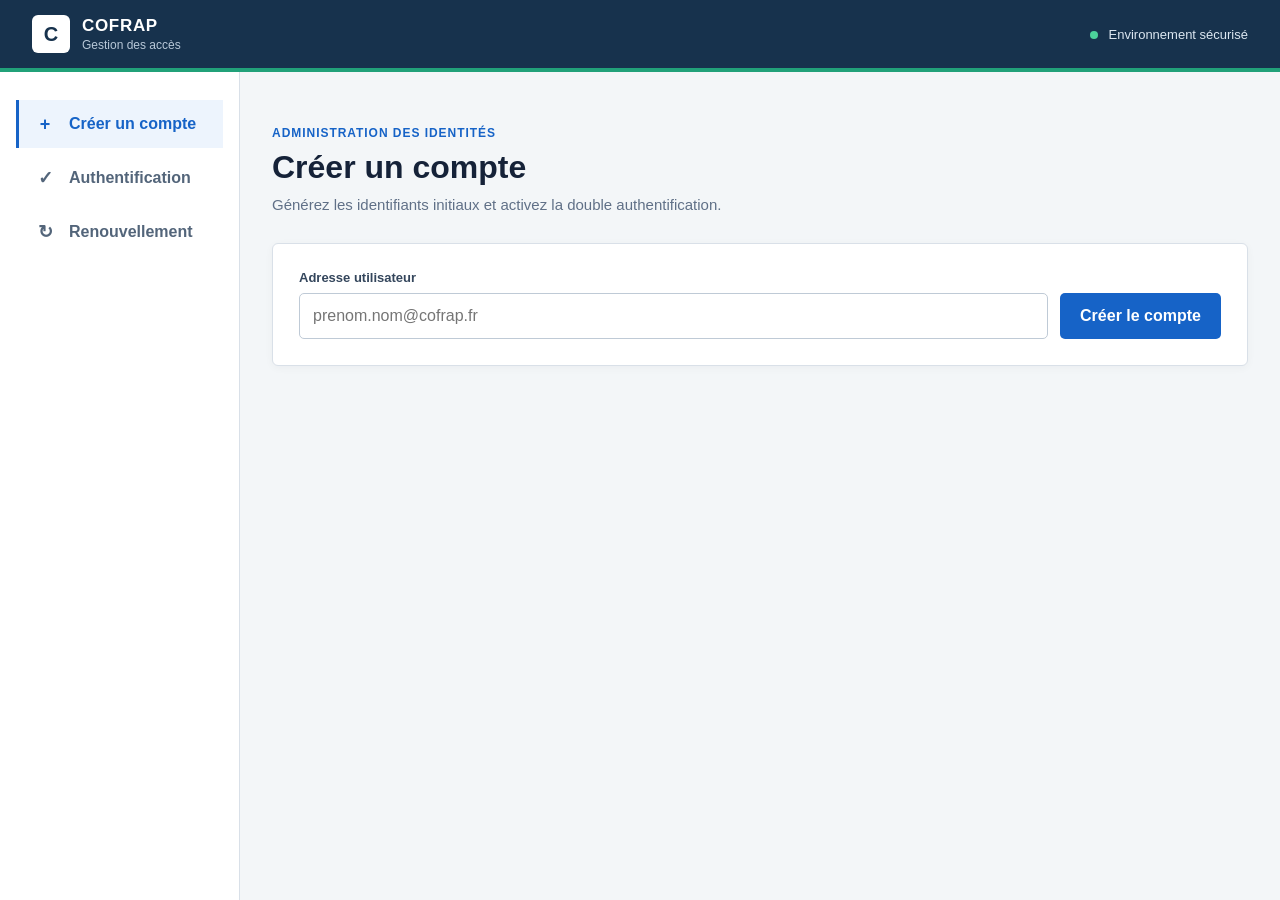
==== frontend/index.html @ 5e350f10 "Initialise le PoC serverless COFRAP" ====
﻿<!doctype html>
<html lang="fr">
<head>
  <meta charset="UTF-8">
  <meta name="viewport" content="width=device-width, initial-scale=1.0">
  <title>COFRAP | Gestion des accès</title>
  <link rel="stylesheet" href="styles.css">
</head>
<body>
  <header class="topbar">
    <div class="brand">
      <div class="brand-mark" aria-hidden="true">C</div>
      <div>
        <strong>COFRAP</strong>
        <span>Gestion des accès</span>
      </div>
    </div>
    <div class="environment"><span></span> Environnement sécurisé</div>
  </header>

  <main class="workspace">
    <aside class="sidebar" aria-label="Navigation principale">
      <button class="nav-item active" data-view="create" type="button">
        <span class="nav-icon">+</span>
        Créer un compte
      </button>
      <button class="nav-item" data-view="authenticate" type="button">
        <span class="nav-icon">✓</span>
        Authentification
      </button>
      <button class="nav-item" data-view="rotate" type="button">
        <span class="nav-icon">↻</span>
        Renouvellement
      </button>
    </aside>

    <section class="content">
      <div id="notice" class="notice" role="status" aria-live="polite" hidden></div>

      <section class="view active" id="view-create">
        <div class="view-header">
          <p class="eyebrow">Administration des identités</p>
          <h1>Créer un compte</h1>
          <p>Générez les identifiants initiaux et activez la double authentification.</p>
        </div>

        <form id="create-form" class="form-panel">
          <label for="create-username">Adresse utilisateur</label>
          <div class="field-row">
            <input id="create-username" name="username" type="email" placeholder="prenom.nom@cofrap.fr" autocomplete="off" required>
            <button class="primary-button" type="submit">Créer le compte</button>
          </div>
        </form>

        <section id="create-result" class="result-panel" hidden>
          <div class="result-heading">
            <div>
              <span class="status-badge">Compte créé</span>
              <h2 id="created-username"></h2>
            </div>
            <span class="account-state">Activation requise</span>
          </div>

          <div class="credential-grid delivery-grid">
            <div class="credential-block">
              <label>Lien de remise sécurisé</label>
              <p>Ce QR code permet à l’utilisateur de consulter ses identifiants une seule fois. Il expire après 10 minutes.</p>
              <div class="delivery-actions">
                <a id="delivery-link" class="secondary-button" href="#" target="_blank" rel="noopener">Ouvrir la remise</a>
              </div>
            </div>

            <div class="qr-block">
              <div id="qr-loading" class="qr-placeholder">Génération du QR code…</div>
              <img id="created-qr" alt="QR code de remise unique des identifiants" hidden>
              <p>À scanner une seule fois par l’utilisateur.</p>
            </div>
          </div>
        </section>
      </section>

      <section class="view" id="view-authenticate">
        <div class="view-header">
          <p class="eyebrow">Contrôle d’accès</p>
          <h1>Authentification</h1>
          <p>Validez le mot de passe et le code temporaire de l’utilisateur.</p>
        </div>

        <form id="authenticate-form" class="form-panel stacked-form">
          <label for="auth-username">Adresse utilisateur</label>
          <input id="auth-username" name="username" type="email" placeholder="prenom.nom@cofrap.fr" autocomplete="username" required>

          <label for="auth-password">Mot de passe</label>
          <input id="auth-password" name="password" type="password" placeholder="Mot de passe" autocomplete="current-password" required>

          <label for="auth-totp">Code à 6 chiffres</label>
          <input id="auth-totp" name="totp_code" type="text" inputmode="numeric" pattern="[0-9]{6}" maxlength="6" placeholder="000000" autocomplete="one-time-code" required>

          <button class="primary-button" type="submit">Vérifier l’accès</button>
        </form>

        <section id="auth-result" class="result-panel compact-result" hidden>
          <span class="success-mark">✓</span>
          <div>
            <h2>Accès autorisé</h2>
            <p id="auth-message"></p>
          </div>
        </section>
      </section>

      <section class="view" id="view-rotate">
        <div class="view-header">
          <p class="eyebrow">Cycle de sécurité</p>
          <h1>Renouveler les identifiants</h1>
          <p>Remplacez le mot de passe et le secret 2FA d’un compte existant.</p>
        </div>

        <form id="rotate-form" class="form-panel">
          <label for="rotate-username">Adresse utilisateur</label>
          <div class="field-row">
            <input id="rotate-username" name="username" type="email" placeholder="prenom.nom@cofrap.fr" autocomplete="off" required>
            <button class="primary-button" type="submit">Renouveler</button>
          </div>
        </form>

        <section id="rotate-result" class="result-panel" hidden>
          <div class="result-heading">
            <div>
              <span class="status-badge warning">Identifiants renouvelés</span>
              <h2 id="rotated-username"></h2>
            </div>
            <span class="account-state">Nouvelle activation requise</span>
          </div>

          <div class="credential-grid">
            <div class="credential-block">
              <label>Nouveau mot de passe</label>
              <div class="secret-value">
                <code id="rotated-password"></code>
                <button class="icon-button" id="copy-rotated-password" type="button" title="Copier le mot de passe" aria-label="Copier le mot de passe">⧉</button>
              </div>
              <p>L’ancien mot de passe n’est plus valide.</p>
            </div>

            <div class="qr-block">
              <div id="rotate-qr-loading" class="qr-placeholder">Génération du QR code…</div>
              <img id="rotated-qr" alt="Nouveau QR code d'authentification à deux facteurs" hidden>
              <p>Le précédent secret 2FA est révoqué.</p>
            </div>
          </div>
        </section>
      </section>
    </section>
  </main>

  <script src="app.js"></script>
</body>
</html>
---- frontend/styles.css ----
﻿:root {
  color-scheme: light;
  --ink: #152238;
  --muted: #607087;
  --line: #d9e0e8;
  --surface: #ffffff;
  --canvas: #f3f6f8;
  --navy: #17324d;
  --blue: #1663c7;
  --blue-hover: #0f52aa;
  --green: #18794e;
  --green-soft: #e7f6ef;
  --amber: #98680b;
  --amber-soft: #fff4d6;
  --danger: #b42318;
  --danger-soft: #fff0ee;
  font-family: Inter, "Segoe UI", Arial, sans-serif;
}

* { box-sizing: border-box; }

/* L'attribut HTML hidden doit toujours masquer l'element, meme si une classe definit display. */
[hidden] { display: none !important; }

body {
  margin: 0;
  min-width: 320px;
  min-height: 100vh;
  color: var(--ink);
  background: var(--canvas);
}

button, input { font: inherit; }

.topbar {
  height: 72px;
  display: flex;
  align-items: center;
  justify-content: space-between;
  padding: 0 32px;
  color: #fff;
  background: var(--navy);
  border-bottom: 4px solid #21a179;
}

.brand { display: flex; align-items: center; gap: 12px; }
.brand-mark {
  width: 38px;
  height: 38px;
  display: grid;
  place-items: center;
  background: #fff;
  color: var(--navy);
  font-size: 20px;
  font-weight: 800;
  border-radius: 6px;
}
.brand strong, .brand span { display: block; }
.brand strong { font-size: 17px; letter-spacing: .04em; }
.brand span { margin-top: 2px; color: #b8c8d8; font-size: 12px; }
.environment { color: #dce7f1; font-size: 13px; }
.environment span {
  display: inline-block;
  width: 8px;
  height: 8px;
  margin-right: 7px;
  background: #4bd19b;
  border-radius: 50%;
}

.workspace {
  min-height: calc(100vh - 72px);
  display: grid;
  grid-template-columns: 240px minmax(0, 1fr);
}

.sidebar {
  padding: 28px 16px;
  background: var(--surface);
  border-right: 1px solid var(--line);
}

.nav-item {
  width: 100%;
  min-height: 48px;
  display: flex;
  align-items: center;
  gap: 12px;
  padding: 0 14px;
  margin-bottom: 6px;
  border: 0;
  border-left: 3px solid transparent;
  background: transparent;
  color: #53657a;
  cursor: pointer;
  text-align: left;
  font-weight: 600;
}
.nav-item:hover { background: #f4f7fa; color: var(--ink); }
.nav-item.active {
  color: var(--blue);
  background: #edf4fd;
  border-left-color: var(--blue);
}
.nav-icon {
  width: 24px;
  height: 24px;
  display: grid;
  place-items: center;
  color: currentColor;
  font-size: 18px;
}

.content { width: min(980px, calc(100% - 64px)); margin: 0 auto; padding: 54px 0 80px; }
.view { display: none; }
.view.active { display: block; }
.view-header { margin-bottom: 30px; }
.eyebrow {
  margin: 0 0 8px;
  color: var(--blue);
  font-size: 12px;
  font-weight: 800;
  text-transform: uppercase;
  letter-spacing: .08em;
}
h1 { margin: 0; font-size: 32px; line-height: 1.2; letter-spacing: 0; }
.view-header > p:last-child { margin: 10px 0 0; color: var(--muted); font-size: 15px; }

.form-panel, .result-panel {
  padding: 26px;
  background: var(--surface);
  border: 1px solid var(--line);
  border-radius: 6px;
  box-shadow: 0 2px 8px rgba(22, 34, 54, .04);
}
.form-panel { margin-bottom: 22px; }
.form-panel label, .credential-block label {
  display: block;
  margin-bottom: 8px;
  color: #34465c;
  font-size: 13px;
  font-weight: 700;
}
.field-row { display: grid; grid-template-columns: minmax(0, 1fr) auto; gap: 12px; }
input {
  width: 100%;
  height: 46px;
  padding: 0 13px;
  border: 1px solid #bfcad6;
  border-radius: 5px;
  color: var(--ink);
  background: #fff;
  outline: none;
}
input:focus { border-color: var(--blue); box-shadow: 0 0 0 3px rgba(22, 99, 199, .12); }

.primary-button {
  min-height: 46px;
  padding: 0 20px;
  border: 0;
  border-radius: 5px;
  color: #fff;
  background: var(--blue);
  font-weight: 700;
  cursor: pointer;
}
.primary-button:hover { background: var(--blue-hover); }
.primary-button:disabled { opacity: .65; cursor: wait; }

.stacked-form { max-width: 560px; }
.stacked-form input { margin-bottom: 18px; }
.stacked-form .primary-button { width: 100%; margin-top: 4px; }

.result-panel { margin-top: 22px; }
.result-heading { display: flex; align-items: flex-start; justify-content: space-between; gap: 20px; padding-bottom: 22px; border-bottom: 1px solid var(--line); }
.result-heading h2 { margin: 8px 0 0; font-size: 20px; }
.status-badge, .account-state {
  display: inline-flex;
  align-items: center;
  min-height: 26px;
  padding: 0 9px;
  border-radius: 4px;
  font-size: 12px;
  font-weight: 700;
}
.status-badge { color: var(--green); background: var(--green-soft); }
.status-badge.warning { color: var(--amber); background: var(--amber-soft); }
.account-state { color: var(--amber); border: 1px solid #e5c56b; background: #fffae9; }

.credential-grid { display: grid; grid-template-columns: minmax(0, 1fr) 220px; gap: 32px; padding-top: 26px; }
.secret-value {
  min-height: 50px;
  display: flex;
  align-items: center;
  justify-content: space-between;
  gap: 12px;
  padding: 10px 10px 10px 14px;
  background: #f4f7fa;
  border: 1px solid var(--line);
  border-radius: 5px;
}
.secret-value code { overflow-wrap: anywhere; font-size: 14px; }
.icon-button {
  width: 34px;
  height: 34px;
  flex: 0 0 34px;
  border: 1px solid #bac6d3;
  border-radius: 4px;
  color: #42566d;
  background: #fff;
  cursor: pointer;
  font-size: 17px;
}
.credential-block p, .qr-block p { margin: 10px 0 0; color: var(--muted); font-size: 12px; }
.qr-block { text-align: center; }
.qr-block img, .qr-placeholder {
  width: 180px;
  height: 180px;
  margin: 0 auto;
  border: 1px solid var(--line);
  background: #fff;
}
.qr-block img { display: block; object-fit: contain; }
.qr-placeholder { display: grid; place-items: center; padding: 20px; color: var(--muted); font-size: 12px; }

.notice {
  margin-bottom: 22px;
  padding: 14px 16px;
  border-radius: 5px;
  color: var(--danger);
  background: var(--danger-soft);
  border: 1px solid #f2b8b3;
  font-size: 14px;
}
.notice.success { color: var(--green); background: var(--green-soft); border-color: #9bd8bf; }
.compact-result { display: flex; align-items: center; gap: 16px; max-width: 560px; }
.compact-result h2 { margin: 0 0 4px; font-size: 20px; }
.compact-result p { margin: 0; color: var(--muted); }
.success-mark {
  width: 42px;
  height: 42px;
  display: grid;
  place-items: center;
  flex: 0 0 42px;
  color: #fff;
  background: var(--green);
  border-radius: 50%;
  font-size: 22px;
  font-weight: 800;
}

@media (max-width: 760px) {
  .topbar { height: 64px; padding: 0 18px; }
  .environment { display: none; }
  .workspace { display: block; }
  .sidebar {
    display: grid;
    grid-template-columns: repeat(3, 1fr);
    gap: 4px;
    padding: 8px;
    border-right: 0;
    border-bottom: 1px solid var(--line);
  }
  .nav-item { min-height: 52px; justify-content: center; padding: 4px; margin: 0; border-left: 0; border-bottom: 3px solid transparent; font-size: 11px; text-align: center; }
  .nav-item.active { border-bottom-color: var(--blue); }
  .nav-icon { display: none; }
  .content { width: calc(100% - 28px); padding: 30px 0 60px; }
  h1 { font-size: 27px; }
  .form-panel, .result-panel { padding: 20px; }
  .field-row, .credential-grid { grid-template-columns: 1fr; }
  .field-row .primary-button { width: 100%; }
  .result-heading { display: block; }
  .account-state { margin-top: 14px; }
}

.secondary-button {
  min-height: 42px;
  display: inline-flex;
  align-items: center;
  justify-content: center;
  padding: 0 16px;
  border: 1px solid var(--blue);
  border-radius: 5px;
  color: var(--blue);
  background: #fff;
  font-weight: 700;
  text-decoration: none;
}
.secondary-button:hover { background: #edf4fd; }
.delivery-actions { margin-top: 18px; }
.delivery-page { background: var(--canvas); }
.delivery-shell { width: min(820px, calc(100% - 32px)); margin: 0 auto; padding: 70px 0; }
.delivery-intro {
  max-width: 620px;
  margin: 0 auto;
  padding: 36px;
  text-align: center;
  background: var(--surface);
  border: 1px solid var(--line);
  border-radius: 6px;
  box-shadow: 0 2px 8px rgba(22, 34, 54, .04);
}
.delivery-intro h1 { margin-bottom: 12px; }
.delivery-intro > p:not(.eyebrow) { margin: 0 auto 26px; color: var(--muted); }
.delivery-intro .primary-button { min-width: 230px; }
.delivery-page .notice { max-width: 620px; margin: 0 auto 22px; }

@media (max-width: 760px) {
  .delivery-shell { padding: 34px 0 60px; }
  .delivery-intro { padding: 26px 20px; }
  .delivery-intro .primary-button { width: 100%; min-width: 0; }
}
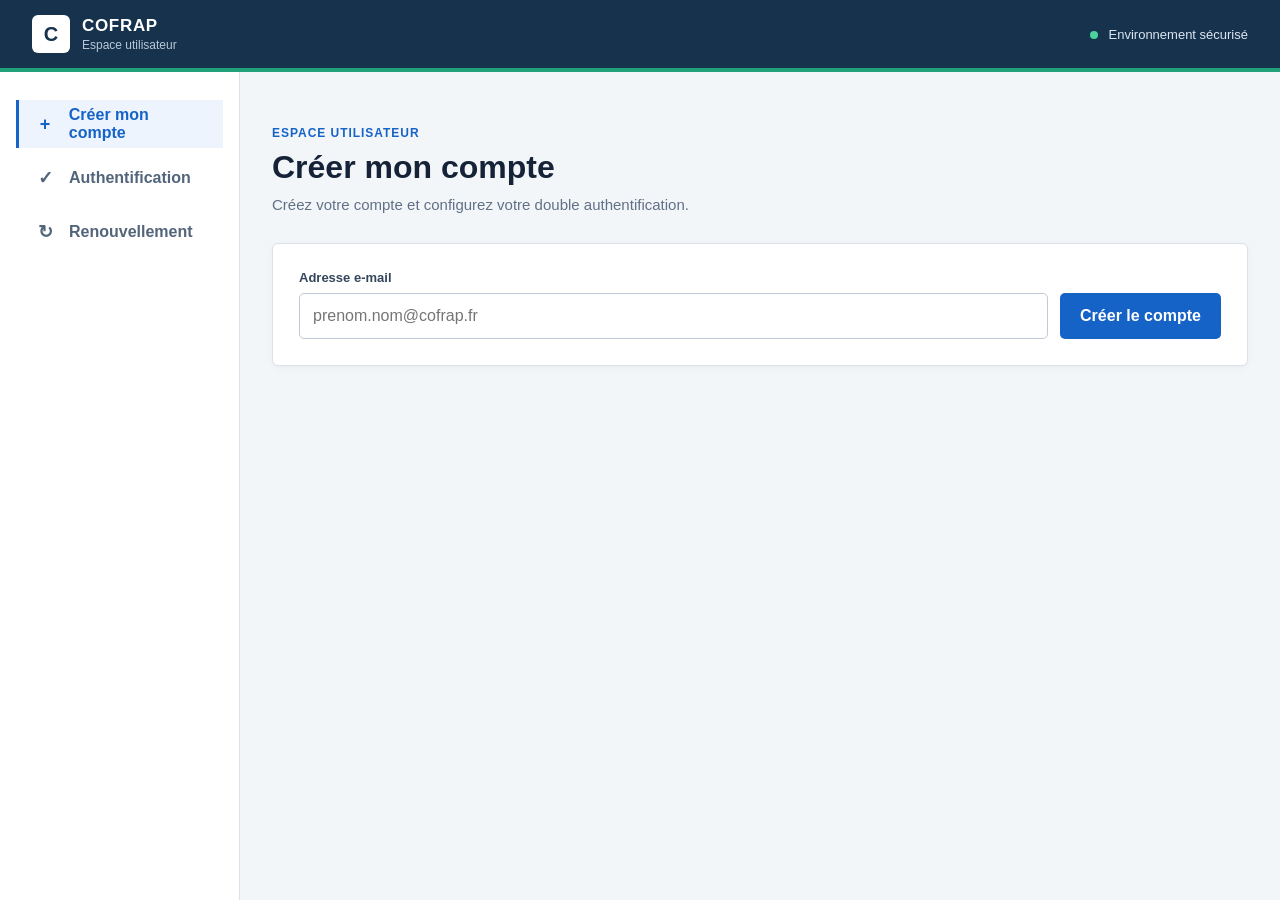
==== commit e81a3bc5: "Adapte le frontend au parcours utilisateur" ====
--- a/frontend/index.html
+++ b/frontend/index.html
@@ -1,9 +1,9 @@
-﻿<!doctype html>
+<!doctype html>
 <html lang="fr">
 <head>
   <meta charset="UTF-8">
   <meta name="viewport" content="width=device-width, initial-scale=1.0">
-  <title>COFRAP | Gestion des accès</title>
+  <title>COFRAP | Espace utilisateur</title>
   <link rel="stylesheet" href="styles.css">
 </head>
 <body>
@@ -12,17 +12,17 @@
       <div class="brand-mark" aria-hidden="true">C</div>
       <div>
         <strong>COFRAP</strong>
-        <span>Gestion des accès</span>
+        <span>Espace utilisateur</span>
       </div>
     </div>
     <div class="environment"><span></span> Environnement sécurisé</div>
   </header>
 
   <main class="workspace">
-    <aside class="sidebar" aria-label="Navigation principale">
+    <aside class="sidebar" aria-label="Navigation utilisateur">
       <button class="nav-item active" data-view="create" type="button">
         <span class="nav-icon">+</span>
-        Créer un compte
+        Créer mon compte
       </button>
       <button class="nav-item" data-view="authenticate" type="button">
         <span class="nav-icon">✓</span>
@@ -39,13 +39,13 @@
 
       <section class="view active" id="view-create">
         <div class="view-header">
-          <p class="eyebrow">Administration des identités</p>
-          <h1>Créer un compte</h1>
-          <p>Générez les identifiants initiaux et activez la double authentification.</p>
+          <p class="eyebrow">Espace utilisateur</p>
+          <h1>Créer mon compte</h1>
+          <p>Créez votre compte et configurez votre double authentification.</p>
         </div>
 
         <form id="create-form" class="form-panel">
-          <label for="create-username">Adresse utilisateur</label>
+          <label for="create-username">Adresse e-mail</label>
           <div class="field-row">
             <input id="create-username" name="username" type="email" placeholder="prenom.nom@cofrap.fr" autocomplete="off" required>
             <button class="primary-button" type="submit">Créer le compte</button>
@@ -83,11 +83,11 @@
         <div class="view-header">
           <p class="eyebrow">Contrôle d’accès</p>
           <h1>Authentification</h1>
-          <p>Validez le mot de passe et le code temporaire de l’utilisateur.</p>
+          <p>Saisissez votre mot de passe et le code temporaire de votre application Authenticator.</p>
         </div>
 
         <form id="authenticate-form" class="form-panel stacked-form">
-          <label for="auth-username">Adresse utilisateur</label>
+          <label for="auth-username">Adresse e-mail</label>
           <input id="auth-username" name="username" type="email" placeholder="prenom.nom@cofrap.fr" autocomplete="username" required>
 
           <label for="auth-password">Mot de passe</label>
@@ -112,11 +112,11 @@
         <div class="view-header">
           <p class="eyebrow">Cycle de sécurité</p>
           <h1>Renouveler les identifiants</h1>
-          <p>Remplacez le mot de passe et le secret 2FA d’un compte existant.</p>
+          <p>Renouvelez votre mot de passe et votre secret 2FA lorsque vos identifiants ont expiré.</p>
         </div>
 
         <form id="rotate-form" class="form-panel">
-          <label for="rotate-username">Adresse utilisateur</label>
+          <label for="rotate-username">Adresse e-mail</label>
           <div class="field-row">
             <input id="rotate-username" name="username" type="email" placeholder="prenom.nom@cofrap.fr" autocomplete="off" required>
             <button class="primary-button" type="submit">Renouveler</button>
